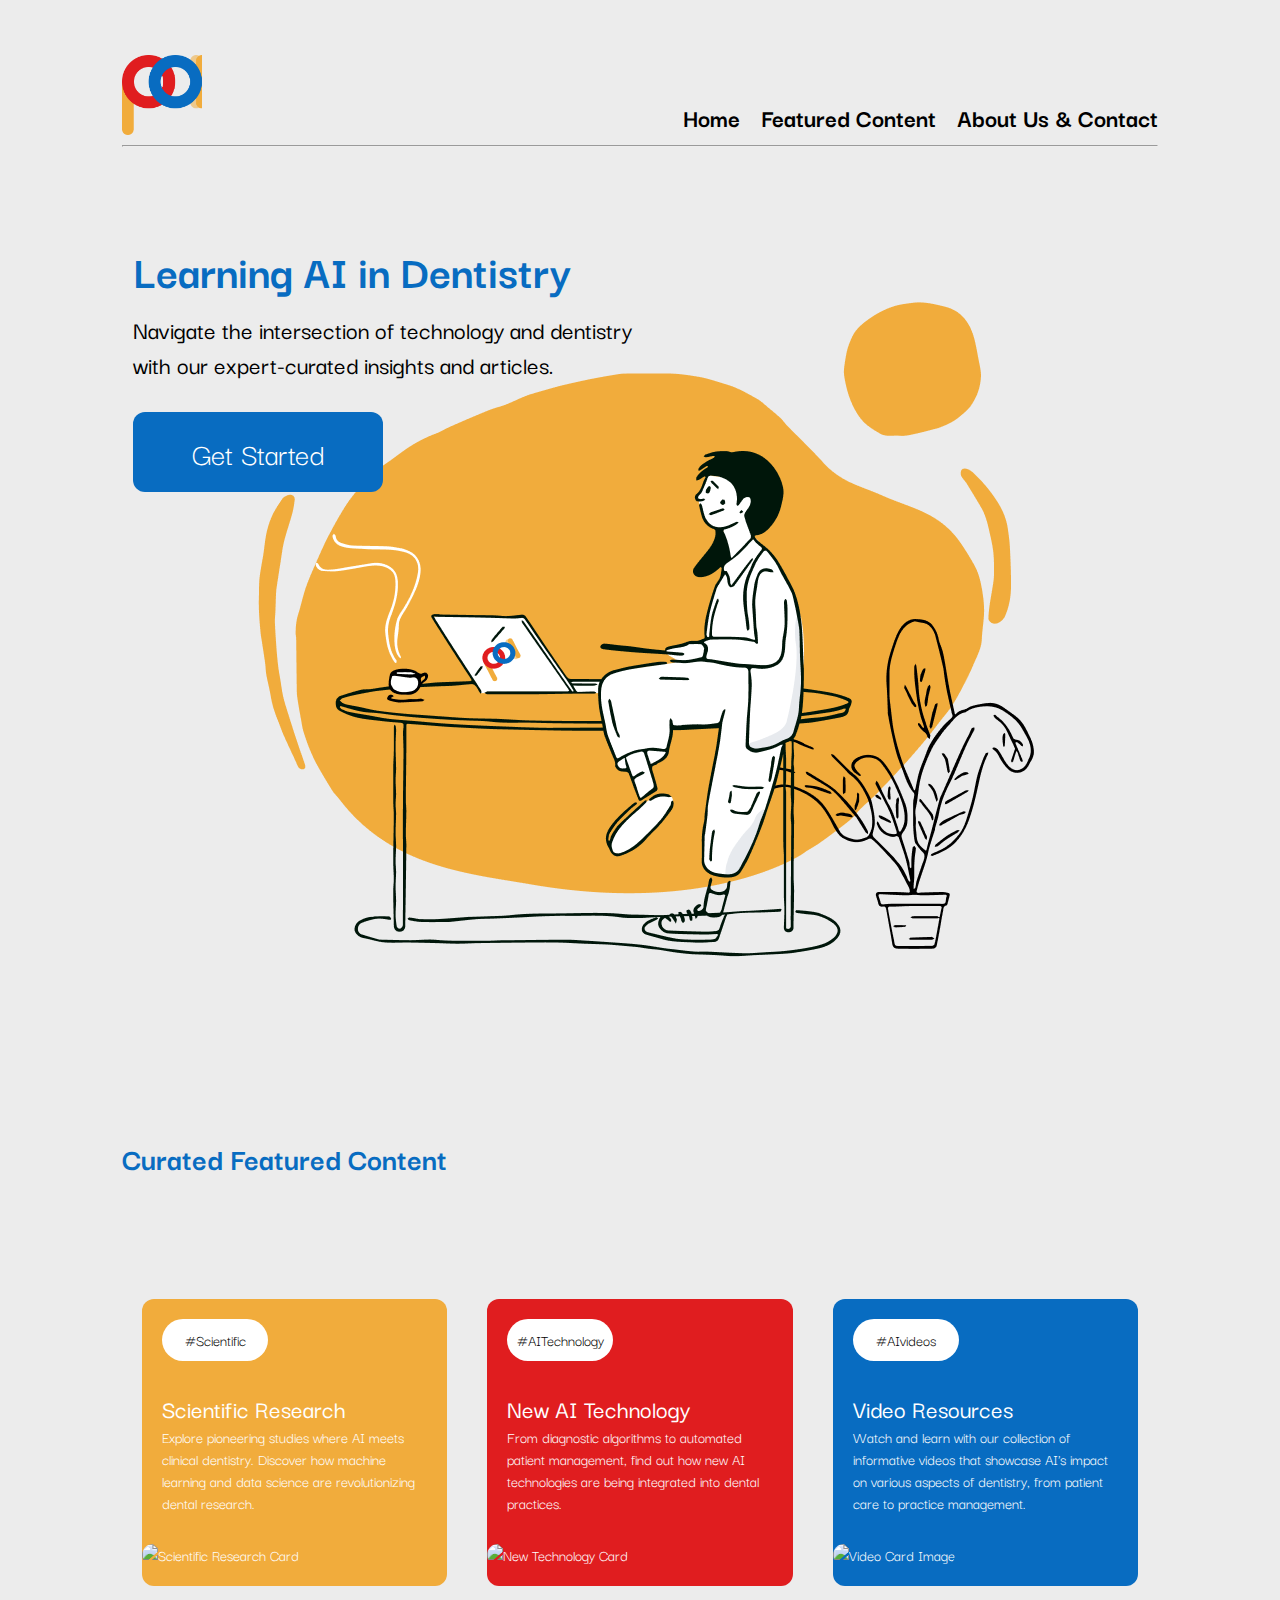
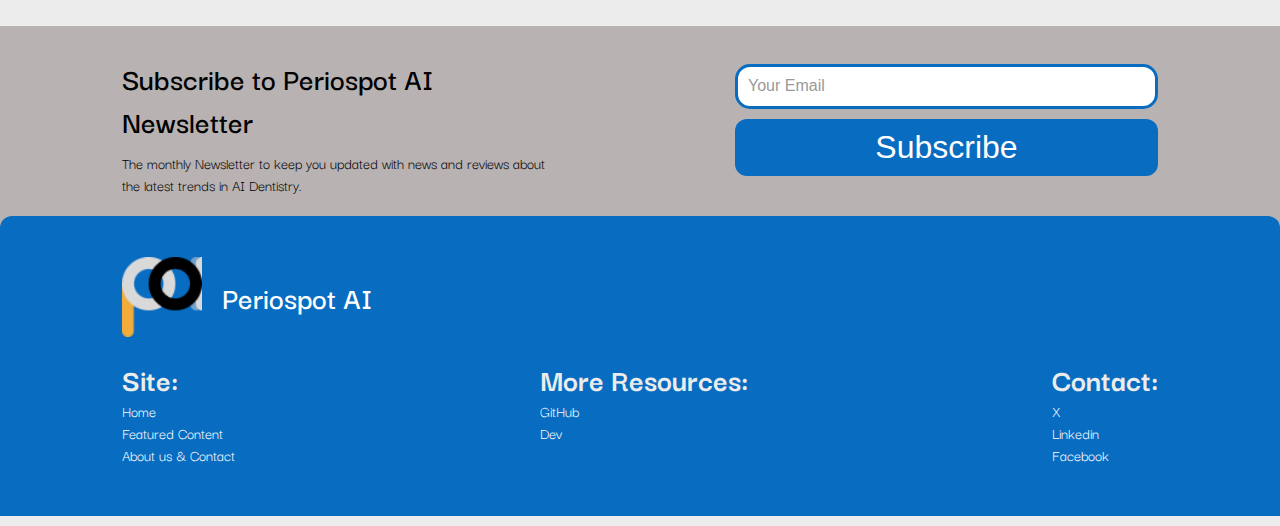
==== index.html @ 6bc129d0 "- Created README.md file" ====
<!DOCTYPE html>
<html lang="en">
<head>
    <meta charset="UTF-8">
    <title>Periospot AI</title>
    <link rel="preconnect" href="https://fonts.googleapis.com">
    <link rel="preconnect" href="https://fonts.gstatic.com" crossorigin>
    <link href="https://fonts.googleapis.com/css2?family=Darker+Grotesque:wght@300;400;500;600;700;800;900&display=swap" rel="stylesheet">
    <link rel="stylesheet" href="./assets/styles/style.css">
    <meta name="viewport" content="width=device-width, initial-scale=1">

</head>
<body>
  <header class="site-header">
      <input type="checkbox" id="menu-toggle">
      <label for="menu-toggle" class="hamburger-menu">&#9776;</label>
      <nav class="main-navigation">
          <a href="index.html"><div class="logo-image"></div></a> <!-- Logo inside the main navigation -->
          <ul class="navigation-list">
            <li><a href="index.html">Home</a></li>
            <li><a href="featured.html">Featured Content</a></li>
            <li><a href="contact.html">About Us & Contact</a></li>
          </ul>
      </nav>
      <hr class="line-break">
  </header>
   
    <main class="main-content">
        <section class="intro-section">
          <div class="intro-text">
            <h1>Learning AI in Dentistry</h1>
            <h3>Navigate the intersection of technology and dentistry with our expert-curated insights and articles.</h3>
            <a href="featured.html" class="button" style="text-decoration: none;">Get Started</a>
          </div>
            <img
              loading="lazy"
              src="./assets/images/home_images/Business_Plan.png"
              class="intro-image"
              alt="Business Plan"
            >
        </section>
        <section class="featured-content-cards-section">
            <div class="featured-content-cards-headline">
            <h2>Curated Featured Content</h2>
            </div>
            <div class="featured-content-cards-container">
            <a href="featured.html" class="content-card" id="card-1">
                <div class="hashtags" id="hashtag-1">
                <p>#Scientific</p>
                </div>
                <div class="card-text">
                <h3>Scientific Research</h3>
                <p>Explore pioneering studies where AI meets clinical dentistry. Discover how machine learning and data science are revolutionizing dental research.</p>
                </div>
                <div class="card-image-container">
                <img
                  loading="lazy"
                  src="./assets/images/home_images/scientific_research_card.jpeg"
                  class="card-image"
                  alt="Scientific Research Card"
                >
              </div>
            </a>
            <a href="featured.html" class="content-card" id="card-2">
                <div class="hashtags" id="hashtag-2">
                <p>#AITechnology</p>
                </div>
                <div class="card-text">
                <h3>New AI Technology</h3>
                <p>From diagnostic algorithms to automated patient management, find out how new AI technologies are being integrated into dental practices.</p>
                </div>
                <div class="card-image-container">
                <img
                  loading="lazy"
                  src="./assets/images/home_images/new_technology_card.jpeg"
                  class="card-image"
                  alt="New Technology Card"
                >
              </div>
            </a>
            <a href="featured.html" class="content-card" id="card-3">
                <div class="hashtags" id="hashtag-3">
                <p>#AIvideos</p>
                </div>
                <div class="card-text">
                <h3>Video Resources</h3>
                <p>Watch and learn with our collection of informative videos that showcase AI's impact on various aspects of dentistry, from patient care to practice management.</p>
                </div>
                <div class="card-image-container">
                <img
                  loading="lazy"
                  src="./assets/images/home_images/video_card_image.jpeg"
                  class="card-image"
                  alt="Video Card Image"
                >
              </div>
            </a>
          </div>
        </section>
       
        <section class="newsletter-section">
            <div class="subscribe-text">
            <h2>Subscribe to Periospot AI Newsletter</h2>
            <p>The monthly Newsletter to keep you updated with news and reviews about the latest trends in AI Dentistry.</p>
            </div>
            <div class="subscriber-cta">
              <form class="newsletter-form" id="newsletter-form">
                <input type="email" id="email" name="email" placeholder="Your Email" required>
                <button type="submit" value="Subscribe">Subscribe</button>
                <p id="form-message"></p>
            </form>
            </div>
        </section>
    </main>
    <footer class="site-footer">
        <div class="logo-and-periospot">
            <a href="index.html"><div class="logo-image-footer"></div></a>
            <h2>Periospot AI</h2>
          </div>
          <div class="footer-links">
          <div class="footer-section site-map">
            <h3>Site:</h3>
            <ul class="footer-section navigation">
                <li><a href="index.html">Home</a></li>
                <li><a href="featured.html">Featured Content</a></li>
                <li><a href="contact.html">About us & Contact</a></li>
            </ul>
          </div>
        
        <div class="footer-section resources">
            <h3>More Resources:</h3>
            <ul class="footer-resources">
                <li><a href="https://github.com/Tuminha​​">GitHub</a></li>
                <li><a href="https://dev.to/tuminha​​">Dev</a></li>
            </ul>
        </div>
        <div class="footer-section contact">
            <h3>Contact:</h3>
            <ul class="footer-contacts">
                <li><a href="mailto:x@example.com">X</a></li>
                <li><a href="https://www.linkedin.com/in/francisco-jose-teixeira-barbosa-55040816/?originalSubdomain=ch">Linkedin</a></li>
                <li><a href="https://www.facebook.com/profile.php?id=100010437153747">Facebook</a></li>
            </ul>
        </div>
      </div>
    </footer>


  <script src="./mailerlite.js"></script>
</body>
      
</html>
---- assets/styles/style.css ----
/* Site Periospot AI
   1. Root Variables
   2. Global Styles
   3. Typography Styles
   4. Structure Styles
   5. Module Styles
   6. Component Styles
   7. Page Styles
====================================== */

/* Root Variables
====================================== */
:root {
  /* Color Variables */
  --soft-grey: #ECECEC;
  --vivid-yellow: #F1AC3C;
  --vivid-red: #E01D1F;
  --vivid-blue: #086CC1;
  --black: #000000;
  --white: #FFFFFF;
  --dark-blue: #0E1E1E;
  --extra-dark-grey: #B8B2B2;
  --card-featured-grey: #D9D9D9;

  /* Font Size Variables */
  --font-size-h1: 3rem;
  --font-size-h2: 2rem;
  --font-size-h3: 1.6rem;
  --font-size-h4: 1.2rem;
  --font-size-paragraph: 1rem;
  --font-size-paragraph-light: 0.8rem;
  --font-size-nav-hover: 1.625rem;

  /* Font Family Variables */
  --font-family-primary: 'Darker Grotesque', sans-serif;

    /* Font-Weights */
    --font-weight-light: 300;
    --font-weight-regular: 400;
    --font-weight-medium: 500;
    --font-weight-semibold: 600;
    --font-weight-bold: 700;
    --font-weight-extrabold: 800;
    --font-weight-dark: 900;

 }


/* Global Styles
====================================== */
* {
  box-sizing: border-box;
  margin: 0;
  padding: 0;
}

html {
  width: 100%;
  overflow-x: hidden;
  text-size-adjust: 100%;
}

body {
  margin: 0 auto;
  overflow-x: hidden;
  width: 100%;
  text-rendering: optimizeLegibility;
  -webkit-font-smoothing: antialiased;
  font-family: var(--font-family-primary);
  color: var(--black);
  background-color: var(--soft-grey);
}

/* Typography Styles
====================================== */
h1 {
  font-size: var(--font-size-h1);
  font-weight: 700; 
}

h2 {
  font-size: var(--font-size-h2);
  font-weight: 600; 
}

h3 {
  font-size: var(--font-size-h3);
  font-weight: 500; 
}

h4 {
  font-size: var(--font-size-h4);
  font-weight: 400; 
}

p {
  font-size: var(--font-size-paragraph);
  font-weight: 400; 
}

li {
  font-size: var(--font-size-h3);
  font-weight: var( --font-weight-bold); 
}






/* Component Styles - Example with Buttons
====================================== */
.button {
  display: flex;
  width: 50%;
  height: 80px;
  justify-content: center;
  align-items: center;
  border-radius: 12px;
  background: var(--vivid-blue);
  color: var(--white);
  font-size: var(--font-size-h2);
  margin-top: 20px;
  border-style: none;
  

}



.button:hover {
  background-color: var(--vivid-yellow);
  color: var(--black);
}

.contact-form-button {
  display: inline-block;
  background: var(--vivid-blue);
  color: var(--white);
  border: none;
  padding: 15px 32px;
  text-align: center;
  text-decoration: none;
  display: inline-block;
  font-size: 16px;
  margin: 4px 2px;
  cursor: pointer;
  border-radius: 12px;
}

.contact-form-button:hover {
  background-color: var(--vivid-blue);
  color: var(--white);
}



.newsletter-form button:hover {
  background-color: var(--vivid-yellow);
  cursor: pointer;
}

/* Logo animation styles */

.logo-image {
  width: 80px;
  height: 80px;
  
  background-image: url('../images/home_images/Logo_hover.png');
  background-size: cover;
  display: flex;
  position: relative;
}

.logo-image:hover {
  background-image: url(../images/home_images/Logo_inactive.png);
  
}

.logo-image-footer {
  width: 80px; 
  height: 80px; 
  background-image: url('../images/home_images/Logo_inactive.png');
  background-size: cover;
}

.logo-image-footer:hover {
  background-image: url('../images/home_images/Logo_Hover_footer.png');
}

/* Nav Styles */

.main-navigation {
  display: flex;
  width: auto;
  height: auto;
  padding: 0px 122px;
  flex-direction: row;
  align-items: flex-end;
  gap: 10px;
  margin-top: 55px;
}

.navigation-list {
  display: flex;
  justify-content: flex-end;
  align-items: flex-end;
  gap: 21px;
  flex: 1 0 0;
}

.navigation-list a {
  font-size: var(--font-size-nav-hover);
  font-weight: var(--font-weight-bold);
  color: var(--black);
  text-decoration: none;
}

.navigation-list li {
  list-style: none;
  margin: 0;
  padding: 0;
}

.navigation-list li:hover {
  color: var(--vivid-blue);
  text-decoration: underline;
  font-weight: var(--font-weight-bold);
}

/* Hide the checkbox */
#menu-toggle {
  display: none;
}

/* Style the hamburger menu label */
.hamburger-menu {
  cursor: pointer;
  display: none;
}




/* Page Specific Styles - 
====================================== */

/* Home Page Styles */

/* Hero Section */

.line-break {
  display: flex;
  width: auto;
  height: 1px;
  background-color: var(--vivid-blue);
  margin: 10px 122px;
  
}

.main-content {
  display: flex;
  flex-direction: column;
  align-items: center;
  justify-content: center;
  gap: 20px;
  width: 100%;
}

.intro-text {
  position: absolute;
  left: 11px;
  top: 237px;
  max-width: 500px;
  margin-left: 122px;
  display: flex;
  flex-direction: column;
  align-items: flex-start;
  gap: 10px;


}

.intro-text h1 {
  font-size: 3rem;
  font-weight: 700;
  color: var(--vivid-blue);
}

.intro-text h3 {
  font-size: 1.6rem;
  font-weight: 500;
  color: var(--black);
}

/* Cards Section */
.featured-content-cards-section {
  display: flex;
  width: 100%;
  flex-direction: column;
  gap: 100px;
  height: 100%;
  padding: 0px 122px;

}

.featured-content-cards-headline {
  display: flex;
  flex-direction: column;
  align-items: flex-start;
  gap: 10px;
}

.featured-content-cards-headline h2 {
  font-size: 2rem;
  font-weight: 700;
  color: var(--vivid-blue);
}

.featured-content-cards-container {
  display: flex;
  flex-direction: row;
  justify-content: space-between;
  align-items: stretch;
  flex-wrap: wrap;


}

.featured-content-cards-container img {
  width: 100%;
  height: 100%;
  border-radius: 12px;
  object-fit: cover;
  object-position: center;
  margin: 0px 0px 20px 0px;
}

.content-card {
  display: flex;
  flex-direction: column;
  align-items: flex-start;
  justify-content: center;
  gap: 30px;
  width: 30%;
  border-radius: 12px;
  background: var(--white);
  color: var(--white);
  flex: 1;
  margin: 20px;
  text-decoration: none;
}

.card-image-container {
  margin-top: auto; 

}

.content-card:hover {
  color: var(--black);
  text-decoration: none;
}

#card-1 {
  background-color: var(--vivid-yellow);
  cursor: pointer;
}

#card-2 {
  background-color: var(--vivid-red);
  cursor: pointer;
}

#card-3 {
  background-color: var(--vivid-blue);
  cursor: pointer;
}

#card-1:hover, #card-2:hover, #card-3:hover {
  background-color: var(--extra-dark-grey);
}

.content-card img {
  width: 100%;
  height: 100%;
  border-radius: 12px;
  object-fit: cover;
  object-position: center;
}

.hashtags {
  display: flex;
  width: 106px;
  padding: 10px;
  justify-content: center;
  align-items: center;
  border-radius: 25px;
  font-size: var(--font-size-paragraph);
  border-radius: 25px;
  margin: 20px 0px 0px 20px;
  background-color: var(--white);
  color: var(--black);
  
}

#card-1:hover #hashtag-1 {
  background-color: var(--vivid-yellow);
  color: var(--white);
}

#card-2:hover #hashtag-2 {
  background-color: var(--vivid-red);
  color: var(--white);
}

#card-3:hover #hashtag-3 {
  background-color: var(--vivid-blue);
  color: var(--white);
}

.card-text {
  width: 100%;
  padding: 0px 20px;
}

.newsletter-section {
  display: flex;
  flex-direction: row;
  align-items: center;
  justify-content:space-around;
  gap: 190px;
  width: 100%;
  height: auto;
  background-color: var(--extra-dark-grey);
  padding: 30px 122px;
}

.subscribe-text {
  display: flex;
  flex-direction: column;
  align-items: flex-start;
  gap: 10px;
  width: 50%;
}

.subscriber-cta {
  display: flex;
  flex-direction: column;
  width: 50%;
  justify-content: flex-start;
  height: 125px;
  
}

.subscriber-cta input {
  padding: 0px 10px;
  background-color: #ffffff;
  border-radius: 15px;
  overflow: hidden;
  border: 3px solid;
  border-color: #086cc1;
  display: flex;
  align-items: center;
  justify-content: center;
  gap: 10px;
  position: relative;
  flex: 1;
  align-self: stretch;
  width: 100%;
  flex-grow: 1;
  line-height: 3;
}

.subscriber-cta input::placeholder {
  color: #999;
  font-size: 1rem; 

}

.newsletter-form {
  display: flex;
  flex-direction: column;
  align-items: flex-start;
  width: 100%;
}

.subscriber-cta button {
  display: flex;
  width: 100%;
  height: 80px;
  justify-content: center;
  align-items: center;
  border-radius: 12px;
  background: var(--vivid-blue);
  color: var(--white);
  font-size: var(--font-size-h2);
  margin-top: 10px;
  border-style: none;
  height: auto;
  font-size: var(--font-size-h2);
  padding: 10px 0px;

}

.contact-form form {
  display: flex;
  flex-direction: column;
  align-items: flex-start;
  justify-content: center;
  gap: 20px;
  width: 100%;
  height: auto;
} 

.contact-form-button {
  display: flex;
  width: 100%;
  height: 80px;
  justify-content: center;
  align-items: center;
  border-radius: 12px;
  background: var(--vivid-yellow);
  color: var(--black);
  font-size: var(--font-size-h2);
  margin-top: 10px;
  border-style: none;
  height: auto;
  font-size: var(--font-size-h2);
  padding: 10px 0px;


}

footer {
  top: -10px;
  position: relative;
  display: flex;
  flex-direction: column;
  justify-content: center;
  gap: 20px;
  width: 100%;
  height: 300px;
  background-color: var(--vivid-blue);
  padding: 30px 122px;
  border-radius: 12px 12px 0px 0px;
}

.logo-and-periospot {
  display: flex;
  flex-direction: row;
  align-items: center;
  justify-content: flex-start;
  gap: 20px;
  margin-top: 40px;
  color: var(--white);
}

.footer-links {
  display: flex;
  flex-direction: row;
  align-items: flex-start;
  gap: 10px;
  justify-content: space-between;
  margin-bottom: 50px;
}

/* Footer li styles, with main in h2 and sub in p size */

.footer-links li {
  list-style: none;
  margin: 0;
  padding: 0;
  font-size: var(--font-size-p);
  font-weight: var(--font-weight-regular);
  color: var(--white);
}

footer h3 {
  font-size: var(--font-size-h2);
  font-weight: 700;
  color: var(--soft-grey);
}

.footer-links a {
  color: var(--white);
  text-decoration: none;
}

.footer-links li:hover {
    font-size: var(--font-size-paragraph);
    text-decoration: underline;
    font-weight: var(--font-weight-extrabold);
}

/* Featured Content Section */

.cards-headline {
  display: flex;
  flex-direction: column;
  align-items: flex-start;
  width: 100%;
  height: auto;
  margin: 25px;
}

.three-cards-container {
  display: flex;
  flex-direction: column;
  align-items: flex-start;
  justify-content: space-between;
  gap: 50px;
  width: 100%;
  height: auto;
  margin: 50px 0 100px 0;

}

.cards-content {
  display: flex;
  flex-direction: column;
  align-items: flex-start;
  width: 100%;
  height: auto;
  padding: 0px 122px;
}

.cards-logo {
  display: flex;
  align-items: center;
  justify-content: center;
}

.research {
  display: flex;
  background-image: url(../images/featured_content_images/Research_logo.png);
  background-size: auto;
  background-position: center;
  width: 180px;
  height: 180px;
  background-repeat: no-repeat;
  background-color: white;
  border-radius: 100px;
}

.technology {
  display: flex;
  background-image: url(../images/featured_content_images/Technology_logo.png);
  background-size: auto;
  background-position: center;
  width: 180px;
  height: 180px;
  background-repeat: no-repeat;
  background-color: white;
  border-radius: 100px;
}

.video {
  display: flex;
  background-image: url(../images/featured_content_images/Video_logo.png);
  background-size: auto;
  background-position: center;
  width: 180px;
  height: 180px;
  background-repeat: no-repeat;
  background-color: white;
  border-radius: 100px;
}

.card-title {
  display: flex;
  flex-direction: row;
  align-items: flex-start;
  justify-content: flex-start;
  width: 100%;
  height: auto;
}

.card {
  display: flex;
  flex-direction: row;
  align-items: flex-start;
  justify-content: left;
  width: 100%;
  height: auto;
  border-radius: 12px;
}

.card-header {
  display: flex;
  flex-direction: column;
  align-items: flex-start;
  justify-content: center;
  height: auto;
  border-radius: 12px 0 0 12px;
  color: var(--white);
}

.card-items {
  display: flex;
  flex-direction: row;
  align-items: center;
  justify-content: space-between;
  width: 100%;
  height: auto;
  border-radius: 12px;
  
}

.card-item {
  width: 100%;
  display: flex;
  flex-direction: column;
  justify-content: flex-start;
  border: 1px solid var(--black);
  padding: 24px 24px;
  background-color: var(--card-featured-grey);
  align-items: center;
  gap: 15px;

}

#research-header {
  background-color: var(--vivid-yellow);
  border: none;
}

#ai-tech-header {
  background-color: var(--vivid-red);
  border: none;
}

#video-resources-header {
  background-color: var(--vivid-blue);
  border: none;
}

.card-number {
  font-size: var(--font-size-h2);
  font-weight: 700;
  color: var(--black);
  display: flex;
  justify-content: center;
  align-items: flex-start;
  width: 50px;
  height: 50px;
  border-radius: 50px;
  background: #B8B2B2;
}

.card-text-content {
  display: flex;
  flex-direction: column;
  align-items: flex-start;
  justify-content: center;
  gap: 10px;
  width: 100%;
  height: auto;
  margin-top: 50px;
}

.card-item:hover .number-yellow {
  background-color: var(--vivid-yellow);
}

.card-item:hover .number-red {
  background-color: var(--vivid-red);
  color: var(--white);
}

.card-item:hover .number-blue {
  background-color: var(--vivid-blue);
  color: var(--white);
}

.card-item:hover {
  background-color: var(--white);
}

/*targeting the 4th card item to remove the border radius on the bottom and upper right corner */

.card-item:nth-child(4) {
  border-radius: 0px 12px 12px 0px;
}

/* About Page Styles */

.about-us-header {
  display: flex;
  flex-direction: column;
  align-items: flex-start;
  justify-content: center;
  gap: 10px;
  width: 100%;
  height: auto;
  padding: 0px 122px;
}

.profile-section {
  display: flex;
  flex-direction: row;
  align-items: flex-start;
  justify-content: space-between;
  gap: 20px;
  width: 100%;
  height: auto;

}

.profile-column {
  display: flex;
  flex-direction: column;
  align-items: flex-start;
  justify-content: center;
  gap: 20px;
  width: 100%;
  height: auto;
  padding: 25px 50px;
  background-color: var(--card-featured-grey);
  margin: 50px 122px;
  border-radius: 12px;
}

.profile-header {
  display: flex;
  flex-direction: row;
  align-items: flex-start;
  justify-content: flex-start;
  gap: 57px;
  width: 100%;
  height: auto;
}

.profile-image {
  display: flex;
  width: 200px;
  height: 200px;
  border-radius: 100px;
  background-size: cover;
  background-position: center;

}

.social-media-icons {
  display: flex;
  flex-direction: row;
  align-items: center;
  justify-content: space-evenly;
  gap: 15px;
  width: 100%;
  height: auto;
  flex-wrap: wrap;
}

.profile-image-and-social-media {
  display: flex;
  flex-direction: column;
  align-items: center;
  justify-content: flex-start;
  gap: 30px;
  height: auto;
}

.profile-info {
  display: flex;
  flex-direction: column;
  align-items: flex-start;
  justify-content: flex-start;
  gap: 10px;
  width: 100%;
  height: auto;
}

.profile-name {
  font-size: var(--font-size-h3);
  color: var(--vivid-blue);
}

.profile-title {
  font-size: var(--font-size-h4);
  color: var(--black);
  font-weight: var(--font-weight-bold);
}

.contact-form-container {
  display: flex;
  flex-direction: row;
  align-items:center;
  justify-content: space-between;
  gap: 20px;
  height: auto;
  padding: 50px 122px;
  width: 100%;
  
}

.contact-form-inner-container {
  display: flex;
  flex-direction: row;
  align-items:flex-start;
  justify-content: space-between;
  gap: 80px;
  width: 100%;
  height: auto;
  background-color: var(--card-featured-grey);
  border-radius: 12px;
  padding: 50px 50px;
}

.contact-form-header {
  display: flex;
  flex-direction: column;
  align-items: flex-start;
  justify-content: center;
  gap: 10px;
  width: 100%;
  height: auto;

}

.contact-form,
.contact-form-textarea,
.contact-form-dropdown {
  display: flex;
  flex-direction: column;
  align-items: flex-start;
  justify-content: center;
  gap: 20px;
  width: 100%;
  height: auto;
}

.input-text,
.contact-form-textarea,
.contact-form-dropdown
.contact-form select.input-text {
  padding: 0px 10px;
  background-color: #ffffff;
  border-radius: 15px;
  overflow: hidden;
  border: 3px solid;
  border-color: #086cc1;
  display: flex;
  align-items: center;
  justify-content: center;
  gap: 10px;
  position: relative;
  flex: 1;
  align-self: stretch;
  width: 100%;
  flex-grow: 1;
  line-height: var(--font-size-h3);
  box-sizing: border-box;
}



.contact-form-dropdown {
  appearance: none;
  -webkit-appearance: none;
  -moz-appearance: none;
  background: url('dropdown-arrow.png') no-repeat right #ffffff;
  background-position-x: 95%;
}

.contact-form-input {
  display: flex;
  flex-direction: row;
  align-items: center;
  justify-content: space-between;
  gap: 20px;
  width: 100%;
  height: 40px;
}


/* Media queries for tablet responsiveness index.html. Cards section should be stacked vertically. Tablet screen 768px*/

@media only screen and (max-width: 768px) {

  .main-navigation {
    display: flex;
    width: auto;
    height: auto;
    padding: 22px 22px;
    flex-direction: row;
    align-items: flex-end;
    gap: 10px;
    margin-top: 55px;
    align-content: center;
    justify-content: flex-start;
  }

.intro-text {
    position: absolute;
    top: 237px;
    max-width: 500px;
    display: flex;
    flex-direction: column;
    align-items: flex-start;
    gap: 10px;
    padding: 22px 20px;
    margin-left: 0px;
  }

  .line-break {
    display: flex;
    width: auto;
    height: 1px;
    background-color: var(--vivid-blue);
    margin: 10px 22px;
  }

  .featured-content-cards-section {
    display: flex;
    width: 100%;
    flex-direction: column;
    gap: 50px;
    height: 100%;
    padding: 22px 22px;
    align-items: center;
    justify-content: center;
    align-content: center;
    margin: 0px 0px 100px 0px;
}

  .content-card {
    margin: 10px;
  }

  .newsletter-section {
    display: flex;
    flex-direction: row;
    align-items: center;
    justify-content: space-around;
    gap: 40px;
    width: 100%;
    height: auto;
    background-color: var(--extra-dark-grey);
    padding: 30px 50px;
  }

  footer {
    padding: 22px 22px;
    font-size: var(--font-size-paragraph);
  }

  footer h2 {
    font-size: var(--font-size-h3);
  }

  footer h3 {
    font-size: var(--font-size-h4);
  }

  footer h4 {
    font-size: var(--font-size-h5);
  }

  footer h5 {
    font-size: var(--font-size-h6);
  }

  footer h6 {
    font-size: var(--font-size-paragraph);
  }

  .footer-links {
    display: flex;
    justify-content: space-evenly;
    padding: 0 20px;
  }

  .cards-headline {
    margin: 0;
  }

  .research {
    width: 150px;
    height: 150px;
  }

  .technology {
    width: 150px;
    height: 150px;
  }

  .video {
    width: 150px;
    height: 150px;
  }


  h2 {
    font-size: var(--font-size-h3);
  }

  .cards-content {
    padding: 0px 22px;
  }

  .about-us-header {
    padding: 0px 22px;
  }

  .profile-section {
    padding: 0px 22px;
  } 

  .profile-column {
    margin: 0;
  }

  .contact-form-container {
    padding: 0px 22px;
  }

  .contact-form-inner-container {
    padding: 22px 50px;
    gap: 10px;
    display: flex;
    align-items: center;
  }

  .contact-form-image {
    max-width: 100%;  
    height: auto;  
    object-fit: contain;
  }

  .contact-image {
    display: flex;
    width: 100%;
    height: auto;
    border-radius: 12px;
    object-fit: cover;
    object-position: center;
    margin: 0px 0px 20px 0px;
  }

  .contact-form-button {
    font-size: var(--font-size-h3);
  }

}


/* Media queries for mobile phone responsiveness index.html. Cards section should be stacked vertically. Mobile screen 375px*/

@media only screen and (max-width: 375px) {

    .site-header {
    display: flex;
    flex-direction: column;
  }

  .main-navigation {
    display: flex;
    width: auto;
    height: auto;
    padding: 0px 20px;
    flex-direction: row;
    align-items: flex-end;
    gap: 10px;
    margin-top: 55px;
    align-content: center;
    justify-content: flex-start;
  }

  .main-navigation {
    display: none;
    flex-direction: column;
    align-items: center;
    width: 100%;
  }

  .main-navigation a {
    font-size: var(--font-size-h4);
    padding: 10px;
    width: 100%;
    text-align: center;
    order: 3;
  }

  .logo-image {
    position: absolute;
    top: 20px;
    left: 20px;
    z-index: 100;
    order: 1;
  }

  .hamburger-menu {
    font-size: 30px; 
    position: absolute;
    top: 20px; 
    right: 20px; 
    display: block; 
    z-index: 100; 
    order: 2;
  }

  .line-break {
    order: 4;
  }

  #menu-toggle:checked ~ .main-navigation {
    display: flex; /* Show the menu when the checkbox is checked */
    flex-direction: column; /* Stack items vertically */
    align-items: center; /* Center items horizontally */
  }

  .navigation-list {
    display: flex;
    flex-direction: column;
    align-items: center;
    justify-content: center;
    gap: 20px;
    width: 100%;
    height: auto;
    padding: 20px 0px;
  
  }

  .intro-section {
    display: flex;
    flex-direction: column;
    align-items: center;
    justify-content: center;
    gap: 20px;
    width: 100%;
    height: auto;
    padding: 0px 20px;
  }


.intro-text {
  position: relative;
  top: 100px;
  max-width: 400px;
  display: flex;
  align-items: flex-start;
  gap: 10px;
  padding: 10px 20px;
  justify-content: flex-start;
  align-content: flex-start;
  flex-wrap: wrap;
  flex-direction: column;
  }

  .intro-image {
    display: flex;
    width: 100%;
    height: auto;
    border-radius: 12px;
    object-fit: cover;
    object-position: center;
    margin: 0px 0px 20px 0px;
  }


  .featured-content-cards-section {
    display: flex;
    flex-direction: column;
    gap: 50px;
    height: auto;
    padding: 0px 0px;
    align-items: center;
  }

  .featured-content-cards-headline {
    display: flex;
    flex-direction: column;
    align-items: flex-start;
    gap: 10px;
  }

  .featured-content-cards-headline h2 {
    font-size: 1.6rem;
    font-weight: 700;
    color: var(--vivid-blue);
  }

  .featured-content-cards-container {
    display: flex;
    flex-direction: column;
    justify-content: center;
    align-items: center;
    width: 100%;
    height: auto;
    padding: 20px;
    align-content: space-around;

  }

  .featured-content-cards-container {
    margin: 0;
    padding: 0 20px;
  }

  .featured-content-cards-container img {
    margin: 0;
  }

  .content-card {
    display: flex;
    flex-direction: column;
    align-items: flex-start;
    justify-content: center;
    gap: 30px;
    width: 100%;
    border-radius: 12px;
    background: var(--white);
    color: var(--white);
    flex: 1;
    margin: 20px;
  }

  .content-card:hover {
    color: var(--black);
  }

  #card-1 {
    background-color: var(--vivid-yellow);
  }

  #card-2 {
    background-color: var(--vivid-red);
  }

  #card-3 {
    background-color: var(--vivid-blue);
  }

  #card-1:hover, #card-2:hover, #card-3:hover {
    background-color: var(--extra-dark-grey);
  }

.card-image-container {
  margin-top: auto;
  display: flex;
}
  

  .hashtags {
    display: flex;
    width: 106px;
    padding: 10px;
    justify-content: center;
    align-items: center;
    border-radius: 25px;
    font-size: var(--font-size-paragraph);
    border-radius: 25px;
    margin: 20px 0px 0px 20px;
    background-color: var(--white);
    color: var(--black);
  }

  .newsletter-section {
      display: flex;
      flex-direction: column;
      align-items: center;
      justify-content: flex-start;
      gap: 50px;
      width: 100%;
      height: auto;
      background-color: var(--extra-dark-grey);
      padding: 30px 20px;
      align-content: center;
      flex-wrap: wrap;
  }

  .subscribe-text {
      display: flex;
      flex-direction: column;
      align-items: flex-start;
      gap: 10px;
      width: 100%;
  }

  .subscriber-cta {
    display: flex;
    flex-direction: column;
    width: 100%;
    justify-content: flex-start;
    height: 125px;
      
  }

  footer {
    top: -10px;
    position: relative;
    display: flex;
    flex-direction: column;
    justify-content: flex-start;
    gap: 20px;
    width: 100%;
    height: auto;
    background-color: var(--vivid-blue);
    padding: 10px 20px;
    border-radius: 12px 12px 0px 0px;
    align-content: flex-start;
    align-items: flex-start;
  }

  .footer-links {
    display: flex;
    flex-direction: column;
    align-items: flex-start;
    gap: 10px;
    justify-content: space-between;
    margin-bottom: 20px;
}

  .profile-header {
    display: flex;
    flex-direction: column;
    align-items: flex-start;
    justify-content: flex-start;
    gap: 57px;
    width: 100%;
    height: auto;
  }

  .contact-form-inner-container {
    display: flex;
    flex-direction: column;
    align-items: flex-start;
    justify-content: space-between;
    gap: 80px;
    width: 100%;
    height: auto;
    background-color: var(--card-featured-grey);
    border-radius: 12px;
    padding: 50px 50px;
  }

  /* Featured Content Section */

  .card-items {
      display: flex;
      flex-direction: column;
      align-items: center;
      justify-content: space-between;
      width: 100%;
      height: auto;
      border-radius: 12px;
  }

  #research-header {
    border-radius: 12px 12px 0 0;
  }

  #ai-tech-header {
    border-radius: 12px 12px 0 0;
  }

  #video-resources-header {
    border-radius: 12px 12px 0 0;
  }

  .card-item:nth-child(4) {
    border-radius: 0px 0px 12px 12px;
  }

  .card-text-content {
    display: flex;
    flex-direction: column;
    align-items: flex-start;
    justify-content: center;
    gap: 10px;
    width: 100%;
    height: auto;
    margin-top: 10px;
  }



}
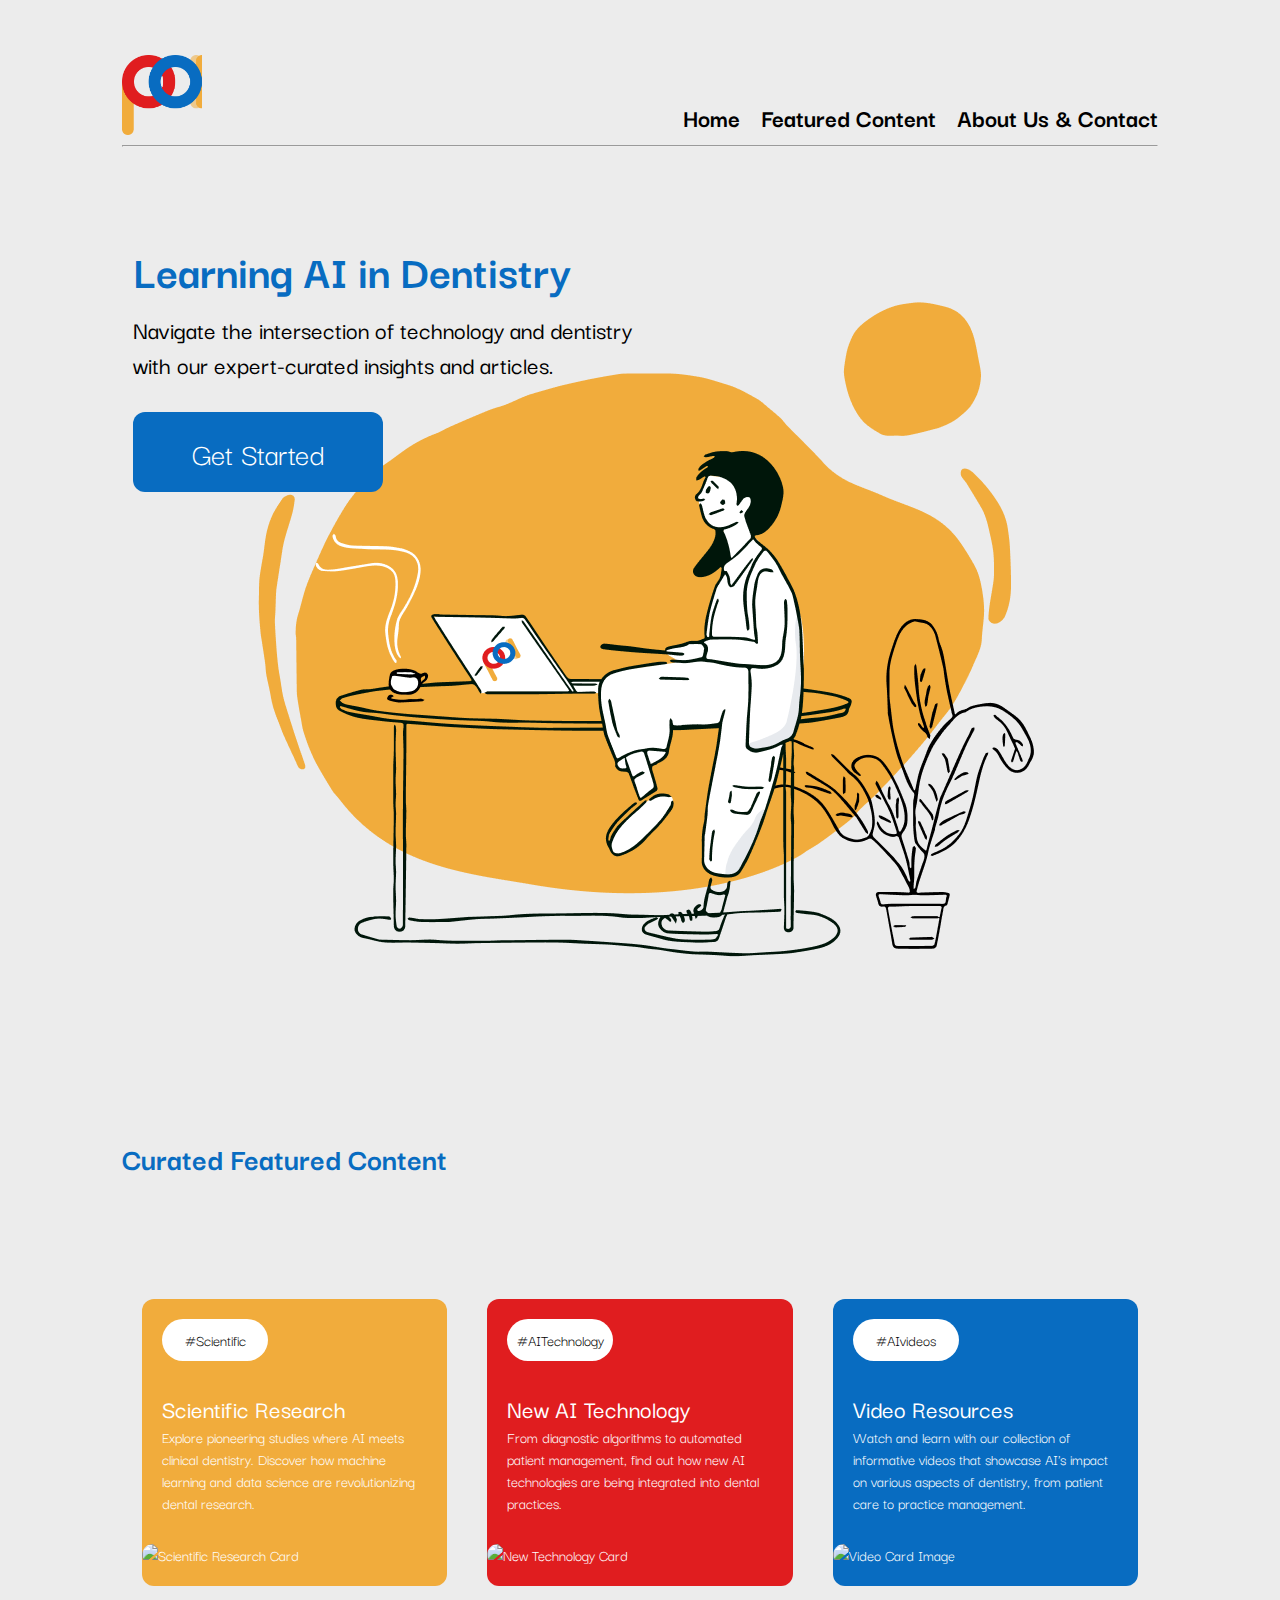
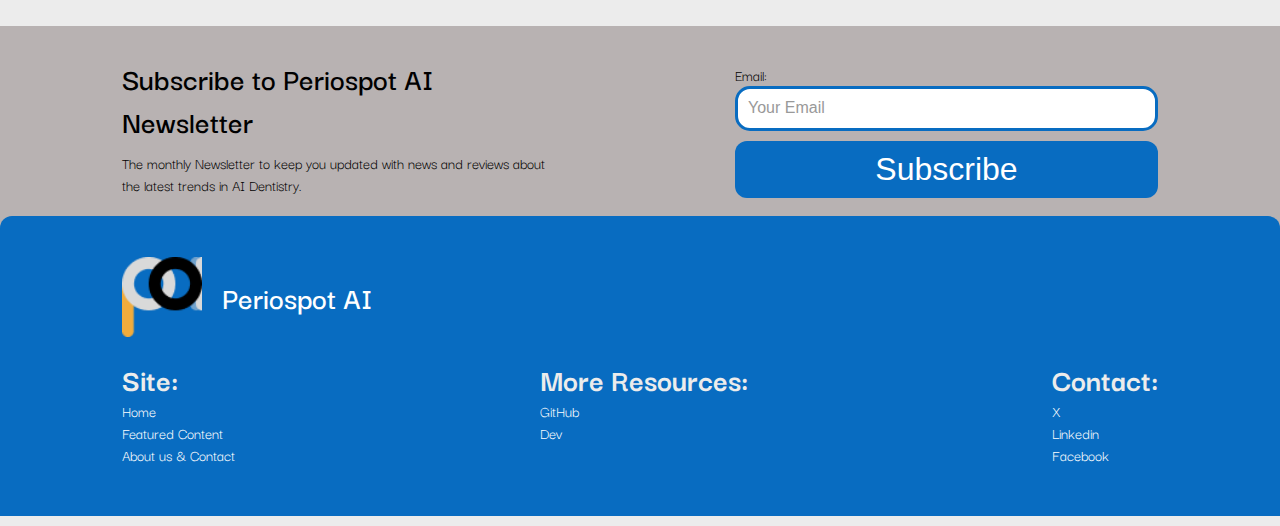
==== commit b3ec1f08: "- Fixed link with no text in the logo menu" ====
--- a/index.html
+++ b/index.html
@@ -15,7 +15,7 @@
       <input type="checkbox" id="menu-toggle">
       <label for="menu-toggle" class="hamburger-menu">&#9776;</label>
       <nav class="main-navigation">
-          <a href="index.html"><div class="logo-image"></div></a> <!-- Logo inside the main navigation -->
+          <a href="index.html" aria-label="Logo"><div class="logo-image"></div></a> <!-- Logo inside the main navigation -->
           <ul class="navigation-list">
             <li><a href="index.html">Home</a></li>
             <li><a href="featured.html">Featured Content</a></li>
@@ -105,6 +105,7 @@
             </div>
             <div class="subscriber-cta">
               <form class="newsletter-form" id="newsletter-form">
+                <label for="email">Email:</label>
                 <input type="email" id="email" name="email" placeholder="Your Email" required>
                 <button type="submit" value="Subscribe">Subscribe</button>
                 <p id="form-message"></p>
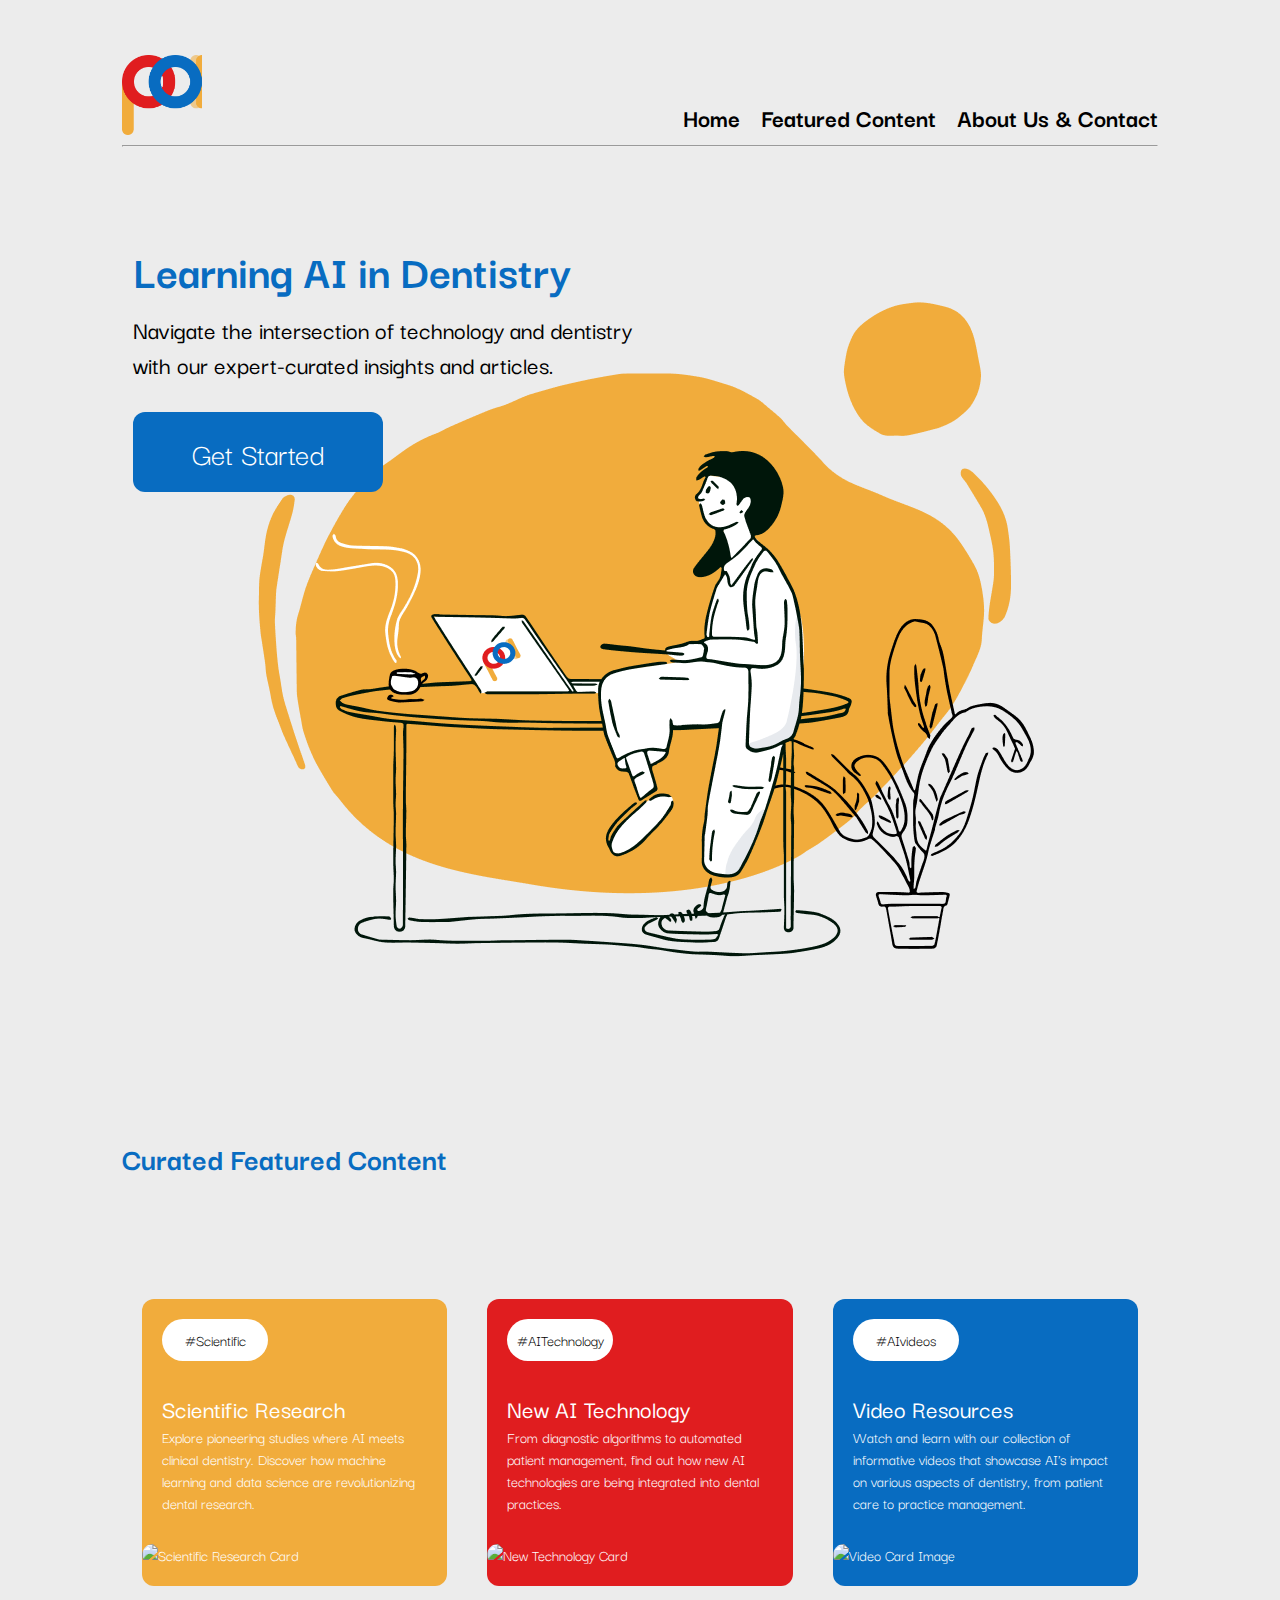
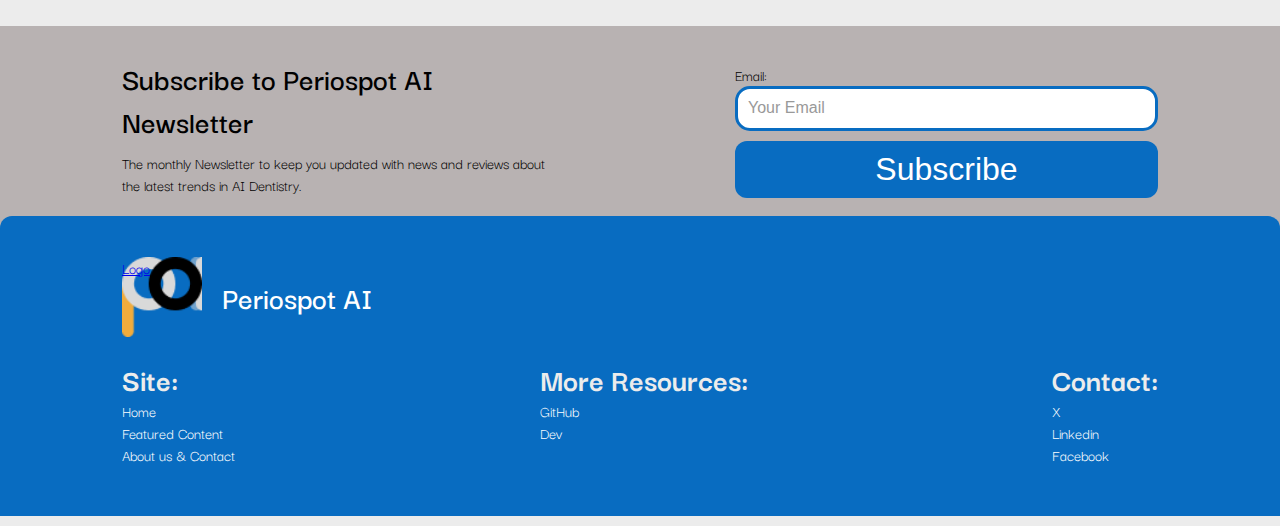
==== commit 513a2973: "- Fix link with no text in footer logo." ====
--- a/index.html
+++ b/index.html
@@ -115,7 +115,7 @@
     </main>
     <footer class="site-footer">
         <div class="logo-and-periospot">
-            <a href="index.html"><div class="logo-image-footer"></div></a>
+            <a href="index.html"><div class="logo-image-footer">Logo</div></a>
             <h2>Periospot AI</h2>
           </div>
           <div class="footer-links">
--- a/assets/styles/style.css
+++ b/assets/styles/style.css
@@ -698,12 +698,12 @@
 .card-items {
   display: flex;
   flex-direction: row;
-  align-items: center;
+  align-items: stretch;
   justify-content: space-between;
   width: 100%;
   height: auto;
   border-radius: 12px;
-  
+ 
 }
 
 .card-item {
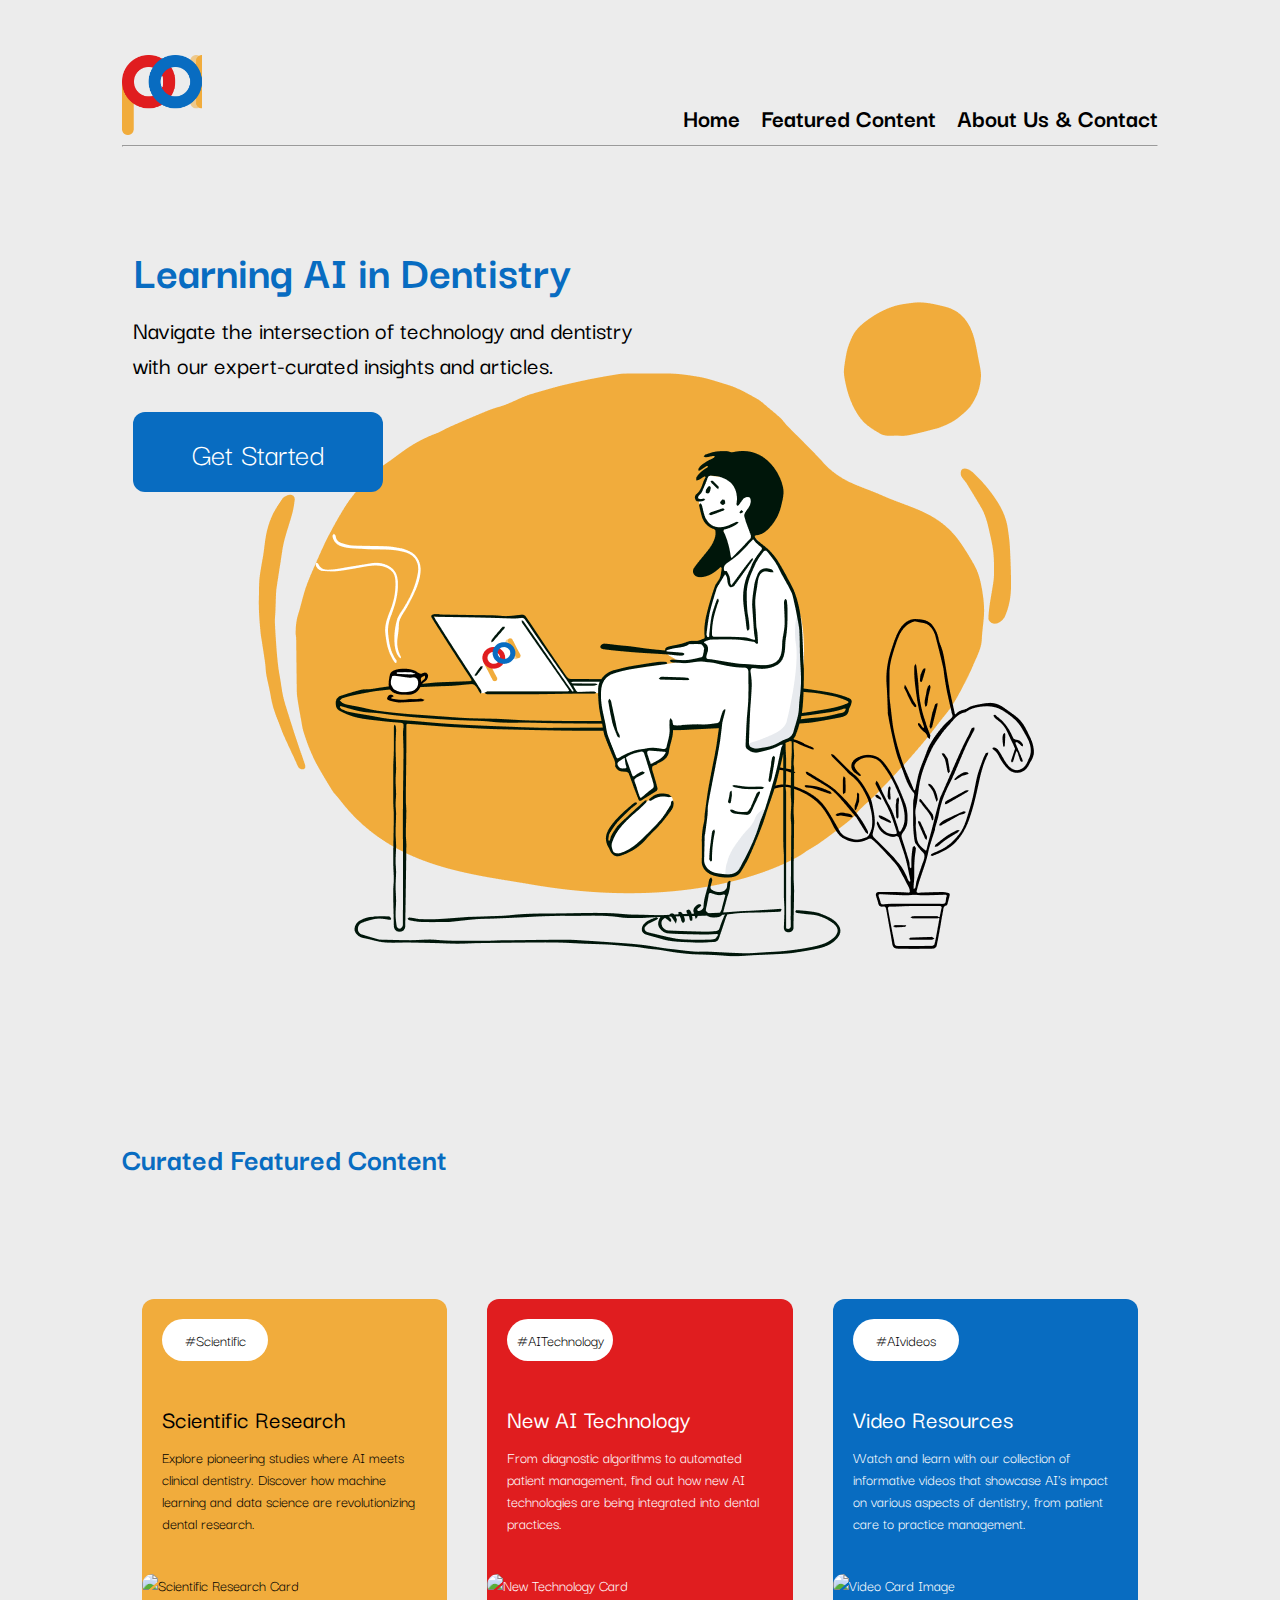
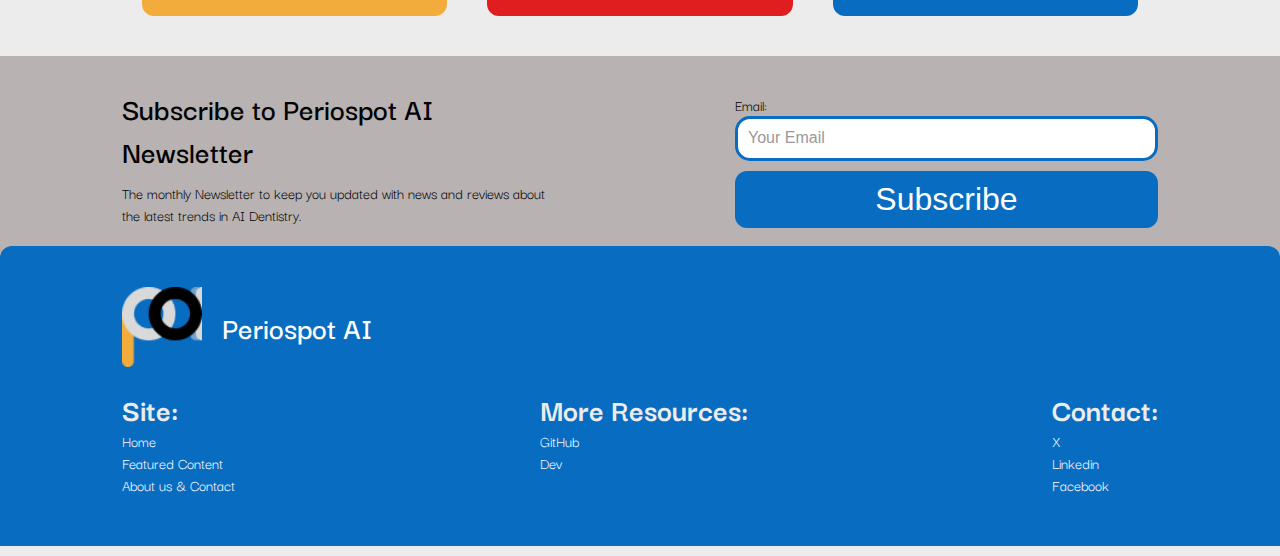
==== commit d91fab17: "- Aria-label to the logo in the footer." ====
--- a/index.html
+++ b/index.html
@@ -115,7 +115,7 @@
     </main>
     <footer class="site-footer">
         <div class="logo-and-periospot">
-            <a href="index.html"><div class="logo-image-footer">Logo</div></a>
+            <a href="index.html" aria-label="Logo"><div class="logo-image-footer"></div></a>
             <h2>Periospot AI</h2>
           </div>
           <div class="footer-links">
--- a/assets/styles/style.css
+++ b/assets/styles/style.css
@@ -356,6 +356,17 @@
 
 }
 
+.card-text {
+  display: flex;
+  flex-direction: column;
+  align-items: flex-start;
+  justify-content: center;
+  gap: 10px;
+  width: 100%;
+  height: auto;
+  padding: 10px 20px;
+}
+
 .content-card:hover {
   color: var(--black);
   text-decoration: none;
@@ -418,10 +429,13 @@
   color: var(--white);
 }
 
-.card-text {
-  width: 100%;
-  padding: 0px 20px;
-}
+#card-1 {
+  color: var(--black);
+}
+
+/* First card text in black. First child*/
+
+
 
 .newsletter-section {
   display: flex;
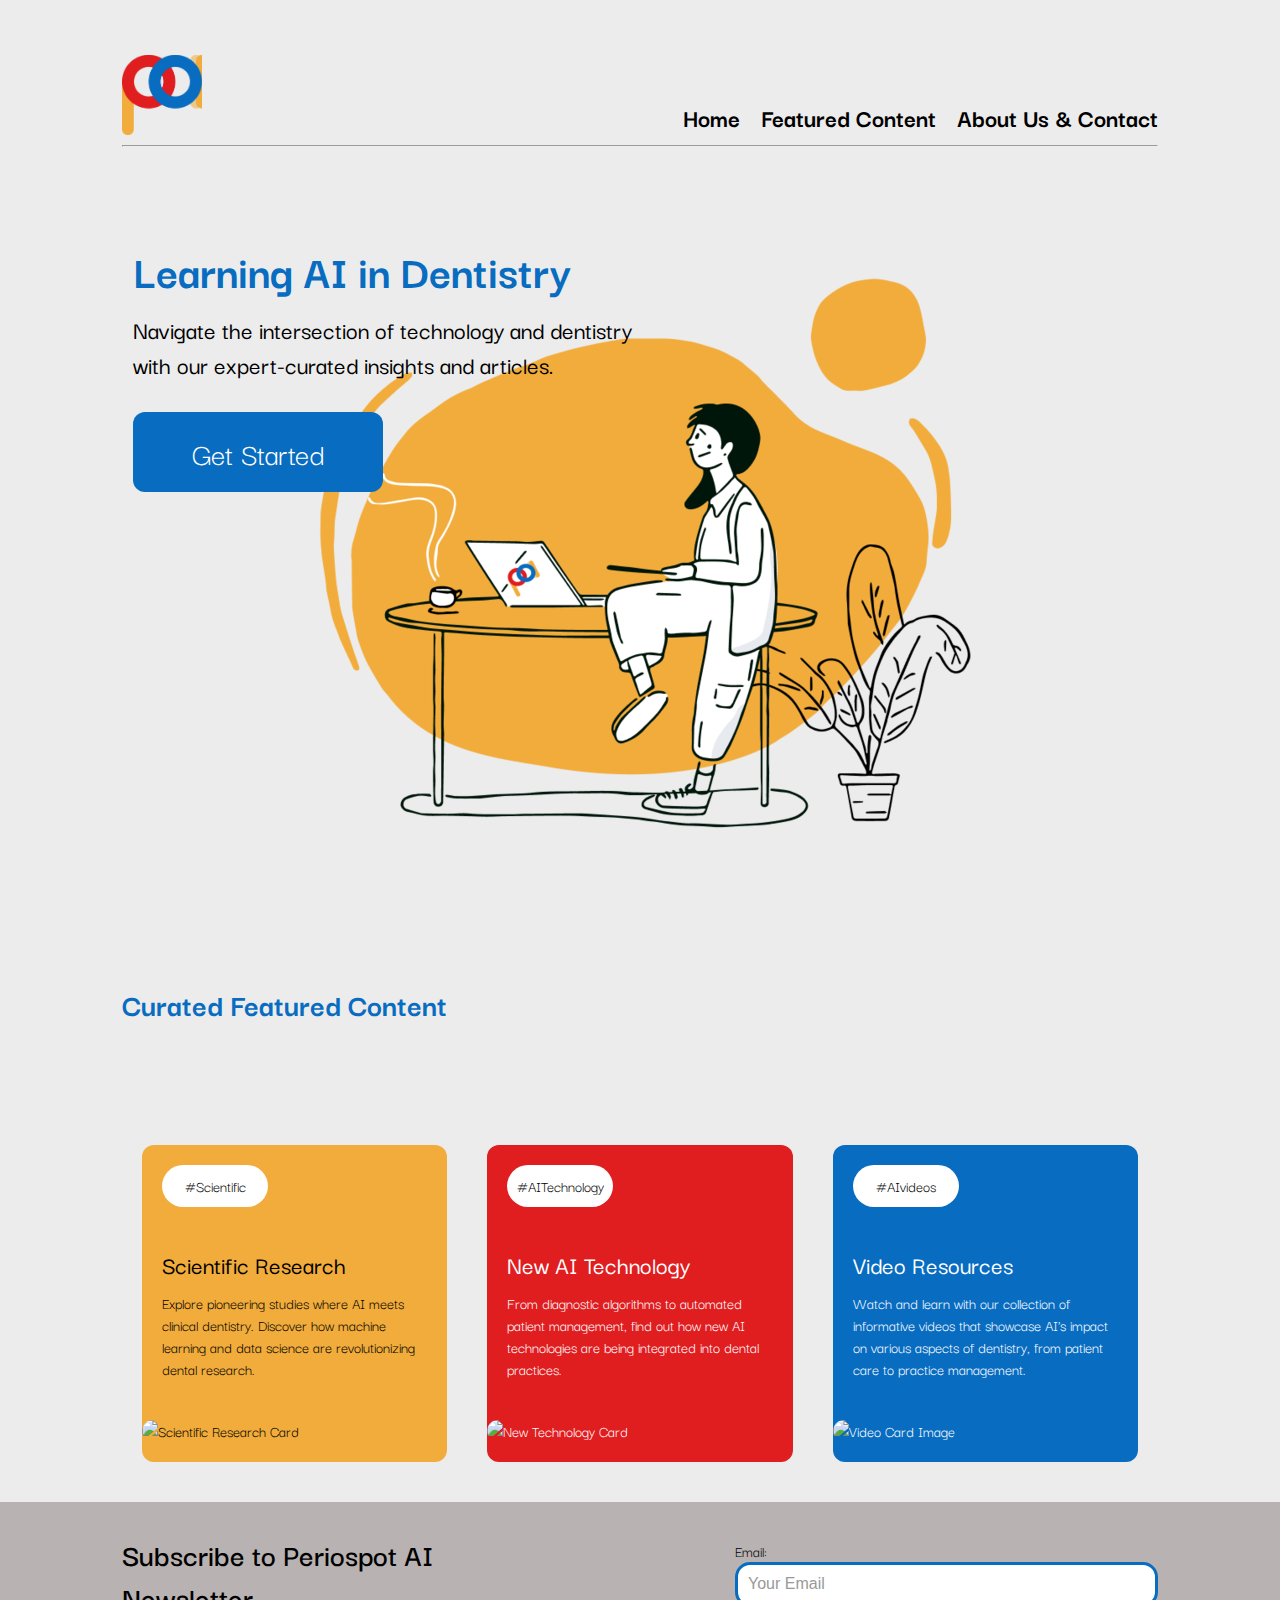
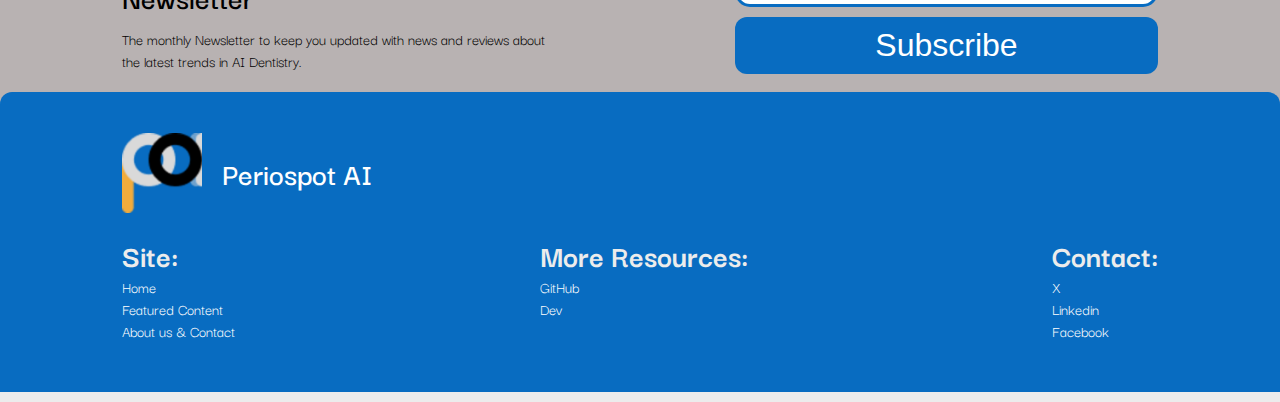
==== commit 121dd105: "- Removed lazy loaded and added preload to Head." ====
--- a/index.html
+++ b/index.html
@@ -8,6 +8,10 @@
     <link href="https://fonts.googleapis.com/css2?family=Darker+Grotesque:wght@300;400;500;600;700;800;900&display=swap" rel="stylesheet">
     <link rel="stylesheet" href="./assets/styles/style.css">
     <meta name="viewport" content="width=device-width, initial-scale=1">
+    <link rel="preload" as="image" href="./assets/images/home_images/Business_Plan.png">
+    <link rel="preload" as="image" href="./assets/images/home_images/scientific_research_card.jpeg">
+    <link rel="preload" as="image" href="./assets/images/home_images/new_technology_card.jpeg">
+    <link rel="preload" as="image" href="./assets/images/home_images/video_card_image.jpeg">
 
 </head>
 <body>
@@ -33,7 +37,6 @@
             <a href="featured.html" class="button" style="text-decoration: none;">Get Started</a>
           </div>
             <img
-              loading="lazy"
               src="./assets/images/home_images/Business_Plan.png"
               class="intro-image"
               alt="Business Plan"
@@ -54,7 +57,6 @@
                 </div>
                 <div class="card-image-container">
                 <img
-                  loading="lazy"
                   src="./assets/images/home_images/scientific_research_card.jpeg"
                   class="card-image"
                   alt="Scientific Research Card"
@@ -71,7 +73,6 @@
                 </div>
                 <div class="card-image-container">
                 <img
-                  loading="lazy"
                   src="./assets/images/home_images/new_technology_card.jpeg"
                   class="card-image"
                   alt="New Technology Card"
@@ -88,7 +89,6 @@
                 </div>
                 <div class="card-image-container">
                 <img
-                  loading="lazy"
                   src="./assets/images/home_images/video_card_image.jpeg"
                   class="card-image"
                   alt="Video Card Image"
--- a/assets/styles/style.css
+++ b/assets/styles/style.css
@@ -736,6 +736,7 @@
 #research-header {
   background-color: var(--vivid-yellow);
   border: none;
+  color: var(--black);
 }
 
 #ai-tech-header {
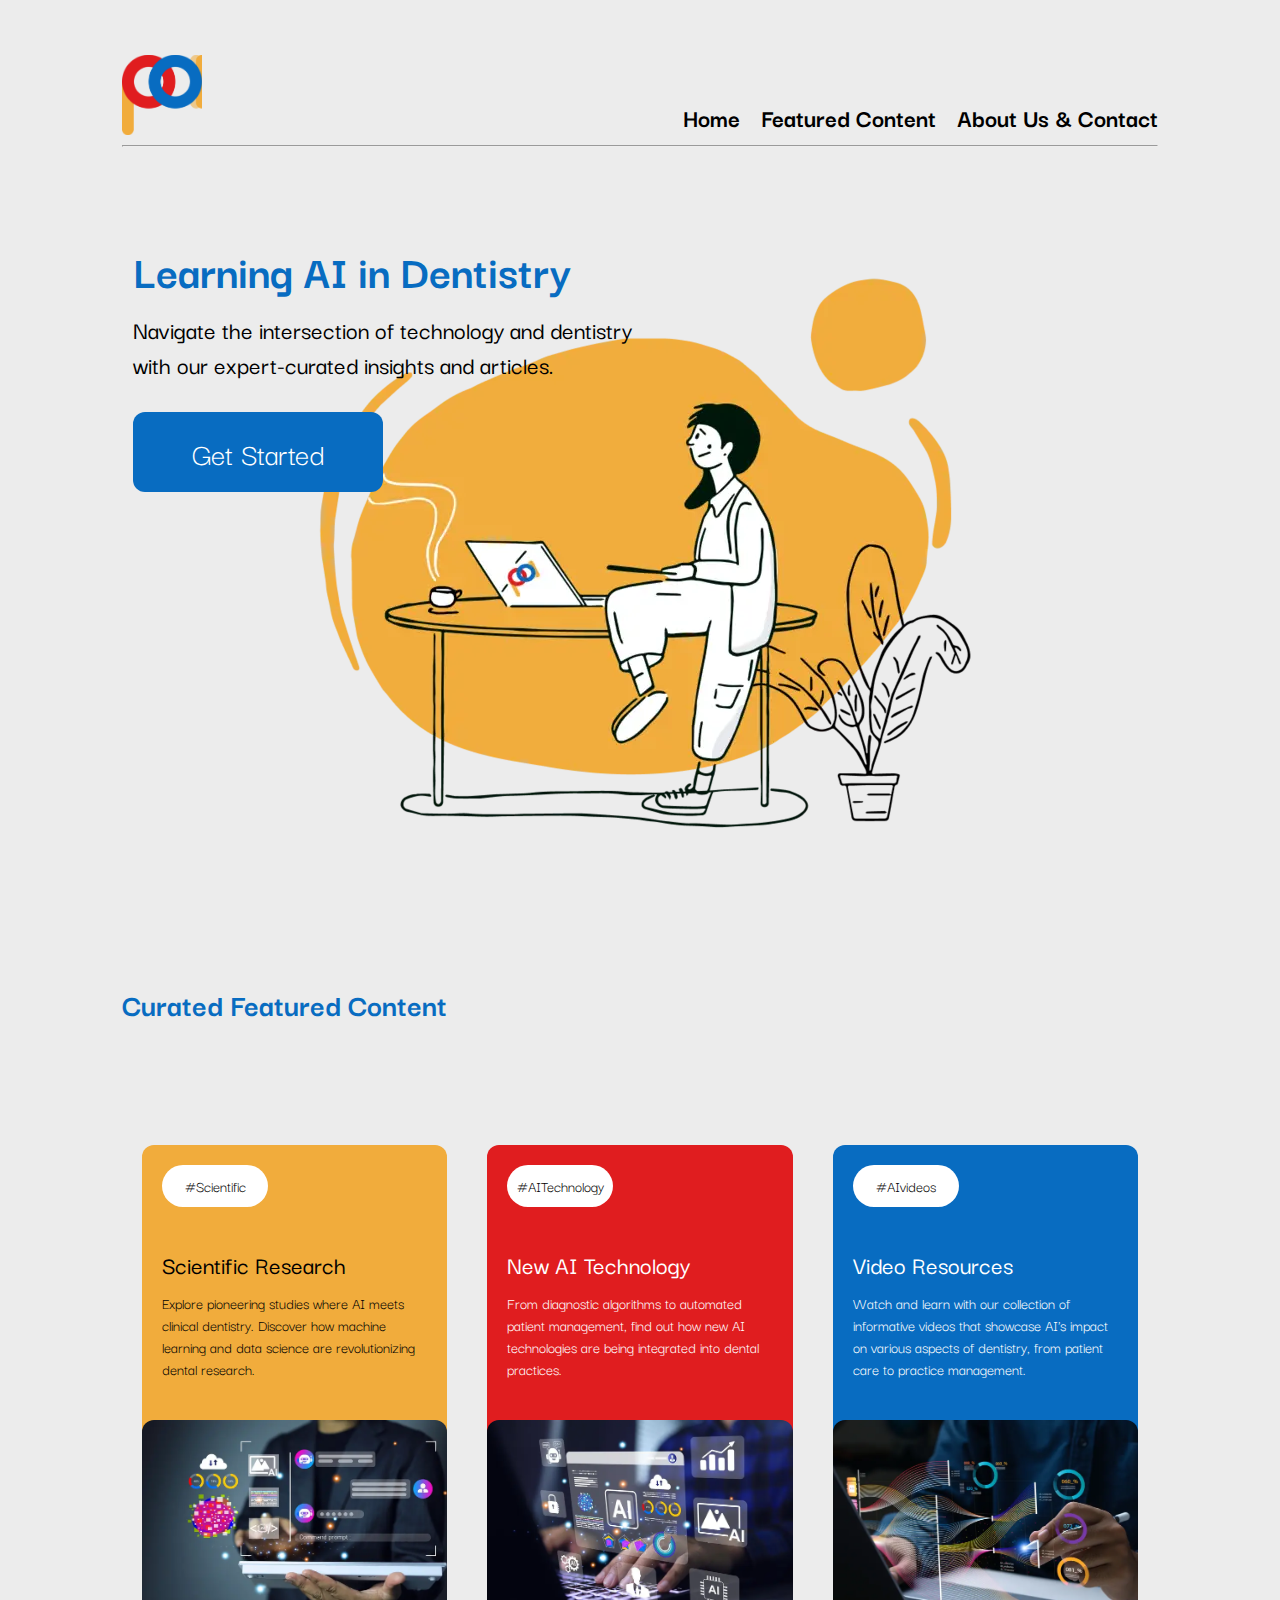
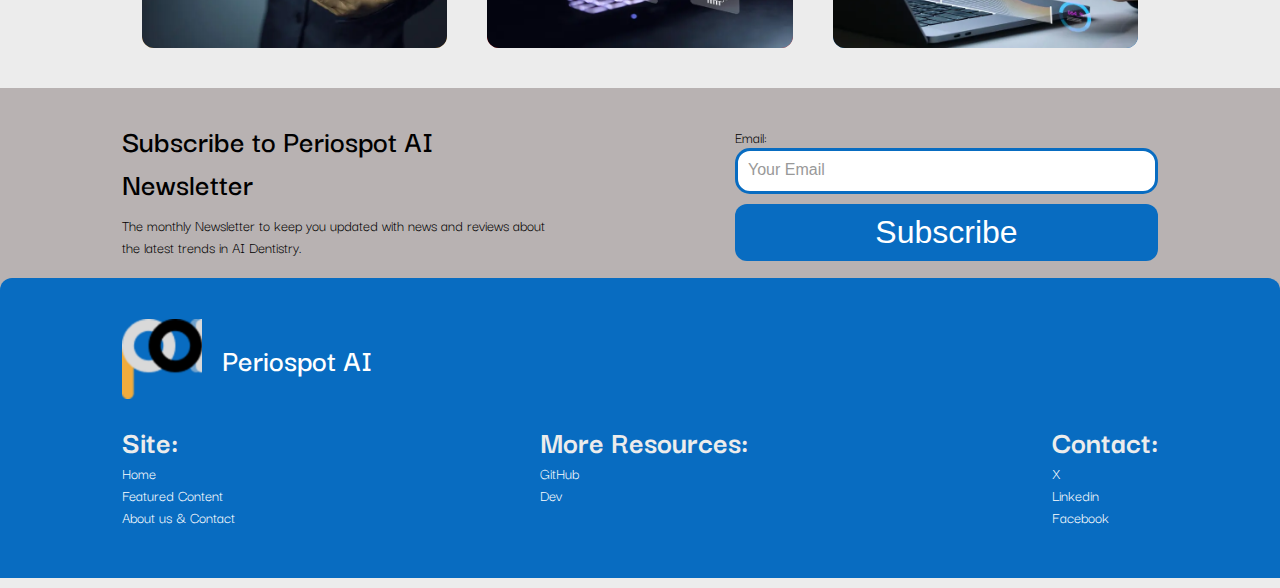
==== commit c14d7f2b: "- Added meta description" ====
--- a/index.html
+++ b/index.html
@@ -3,15 +3,17 @@
 <head>
     <meta charset="UTF-8">
     <title>Periospot AI</title>
-    <link rel="preconnect" href="https://fonts.googleapis.com">
+    <meta name="description" content="Periospot AI is a platform dedicated to exploring the intersection of artificial intelligence and dentistry. We provide expert-curated insights and articles to help you navigate this exciting field.">
     <link rel="preconnect" href="https://fonts.gstatic.com" crossorigin>
-    <link href="https://fonts.googleapis.com/css2?family=Darker+Grotesque:wght@300;400;500;600;700;800;900&display=swap" rel="stylesheet">
-    <link rel="stylesheet" href="./assets/styles/style.css">
+    <link href="https://fonts.googleapis.com/css2?family=Darker+Grotesque:wght@300;400;500;600;700;800;900&display=swap" rel="preload" as="style" onload="this.onload=null;this.rel='stylesheet'">
+    <noscript><link rel="stylesheet" href="https://fonts.googleapis.com/css2?family=Darker+Grotesque:wght@300;400;500;600;700;800;900&display=swap"></noscript>
+    <link rel="preload" href="./assets/styles/style.css" as="style" onload="this.onload=null;this.rel='stylesheet'">
+    <noscript><link rel="stylesheet" href="./assets/styles/style.css"></noscript>
     <meta name="viewport" content="width=device-width, initial-scale=1">
-    <link rel="preload" as="image" href="./assets/images/home_images/Business_Plan.png">
-    <link rel="preload" as="image" href="./assets/images/home_images/scientific_research_card.jpeg">
-    <link rel="preload" as="image" href="./assets/images/home_images/new_technology_card.jpeg">
-    <link rel="preload" as="image" href="./assets/images/home_images/video_card_image.jpeg">
+    <link rel="preload" as="image" href="./assets/images/home_images/Business_Plan.webp">
+    <link rel="preload" as="image" href="./assets/images/home_images/scientific_research_card.webp">
+    <link rel="preload" as="image" href="./assets/images/home_images/new_technology_card.webp">
+    <link rel="preload" as="image" href="./assets/images/home_images/video_card_image.webp">
 
 </head>
 <body>
@@ -36,11 +38,10 @@
             <h3>Navigate the intersection of technology and dentistry with our expert-curated insights and articles.</h3>
             <a href="featured.html" class="button" style="text-decoration: none;">Get Started</a>
           </div>
-            <img
-              src="./assets/images/home_images/Business_Plan.png"
-              class="intro-image"
-              alt="Business Plan"
-            >
+            <picture>
+              <source srcset="./assets/images/home_images/Business_Plan.webp" type="image/webp">
+              <img src="./assets/images/home_images/Business_Plan.png" class="intro-image" alt="Business Plan">
+            </picture>
         </section>
         <section class="featured-content-cards-section">
             <div class="featured-content-cards-headline">
@@ -56,11 +57,10 @@
                 <p>Explore pioneering studies where AI meets clinical dentistry. Discover how machine learning and data science are revolutionizing dental research.</p>
                 </div>
                 <div class="card-image-container">
-                <img
-                  src="./assets/images/home_images/scientific_research_card.jpeg"
-                  class="card-image"
-                  alt="Scientific Research Card"
-                >
+                <picture>
+                  <source srcset="./assets/images/home_images/scientific_research_card.webp" type="image/webp">
+                  <img src="./assets/images/home_images/scientific_research_card.jpeg" class="card-image" alt="Scientific Research Card">
+                </picture>
               </div>
             </a>
             <a href="featured.html" class="content-card" id="card-2">
@@ -72,11 +72,10 @@
                 <p>From diagnostic algorithms to automated patient management, find out how new AI technologies are being integrated into dental practices.</p>
                 </div>
                 <div class="card-image-container">
-                <img
-                  src="./assets/images/home_images/new_technology_card.jpeg"
-                  class="card-image"
-                  alt="New Technology Card"
-                >
+                <picture>
+                  <source srcset="./assets/images/home_images/new_technology_card.webp" type="image/webp">
+                  <img src="./assets/images/home_images/new_technology_card.jpeg" class="card-image" alt="New Technology Card">
+                </picture>
               </div>
             </a>
             <a href="featured.html" class="content-card" id="card-3">
@@ -88,11 +87,10 @@
                 <p>Watch and learn with our collection of informative videos that showcase AI's impact on various aspects of dentistry, from patient care to practice management.</p>
                 </div>
                 <div class="card-image-container">
-                <img
-                  src="./assets/images/home_images/video_card_image.jpeg"
-                  class="card-image"
-                  alt="Video Card Image"
-                >
+                <picture>
+                  <source srcset="./assets/images/home_images/video_card_image.webp" type="image/webp">
+                  <img src="./assets/images/home_images/video_card_image.jpeg" class="card-image" alt="Video Card Image">
+                </picture>
               </div>
             </a>
           </div>
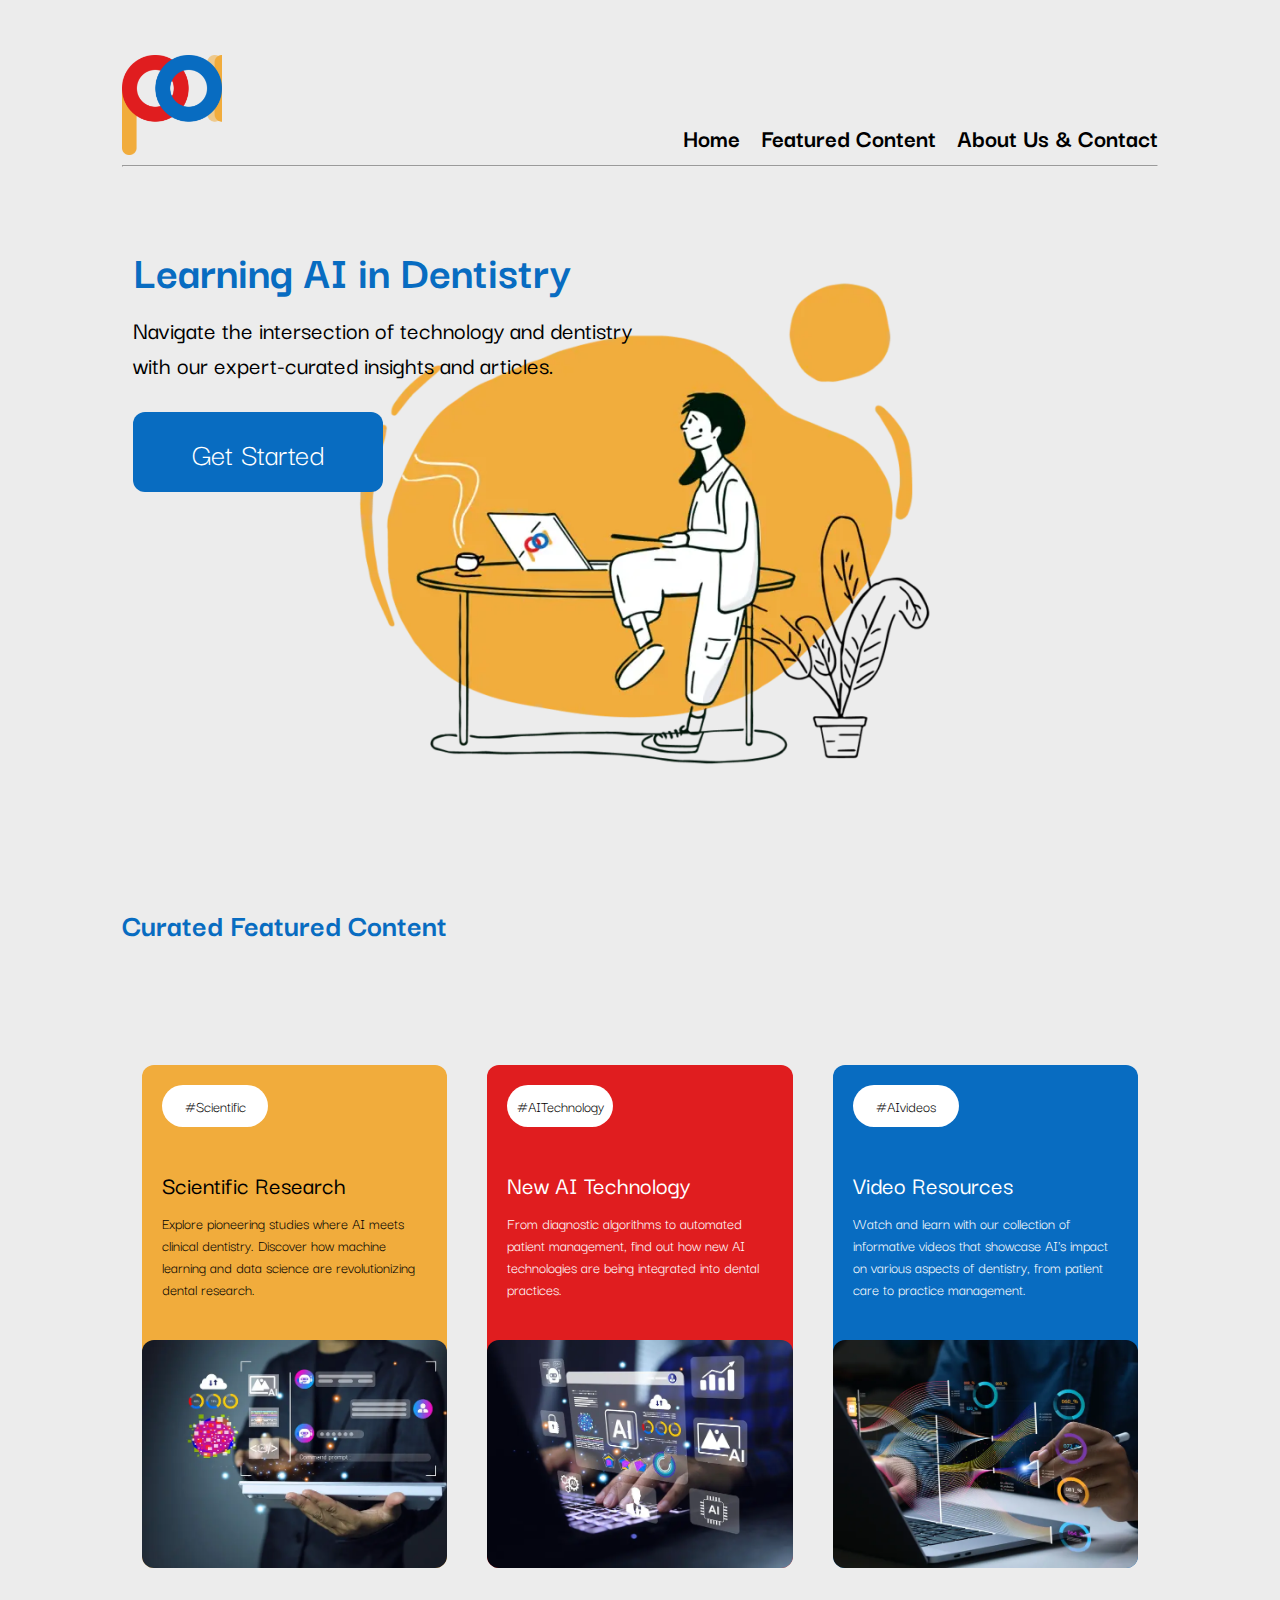
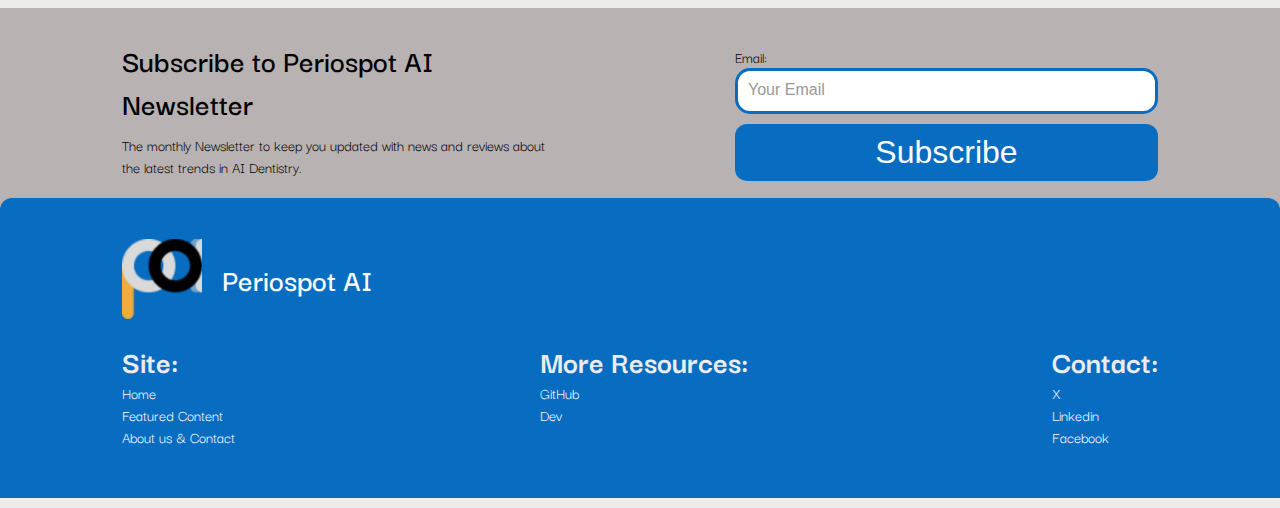
==== commit 8e09d4f9: "- Rezise hero image" ====
--- a/index.html
+++ b/index.html
@@ -21,7 +21,7 @@
       <input type="checkbox" id="menu-toggle">
       <label for="menu-toggle" class="hamburger-menu">&#9776;</label>
       <nav class="main-navigation">
-          <a href="index.html" aria-label="Logo"><div class="logo-image"></div></a> <!-- Logo inside the main navigation -->
+          <a href="index.html" aria-label="Logo"><div class="logo-image" style="width: 100px; height: 100px;"></div></a> <!-- Logo inside the main navigation -->
           <ul class="navigation-list">
             <li><a href="index.html">Home</a></li>
             <li><a href="featured.html">Featured Content</a></li>
@@ -40,7 +40,7 @@
           </div>
             <picture>
               <source srcset="./assets/images/home_images/Business_Plan.webp" type="image/webp">
-              <img src="./assets/images/home_images/Business_Plan.png" class="intro-image" alt="Business Plan">
+              <img src="./assets/images/home_images/Business_Plan.png" class="intro-image" alt="Business Plan" width="700" height="700">
             </picture>
         </section>
         <section class="featured-content-cards-section">
